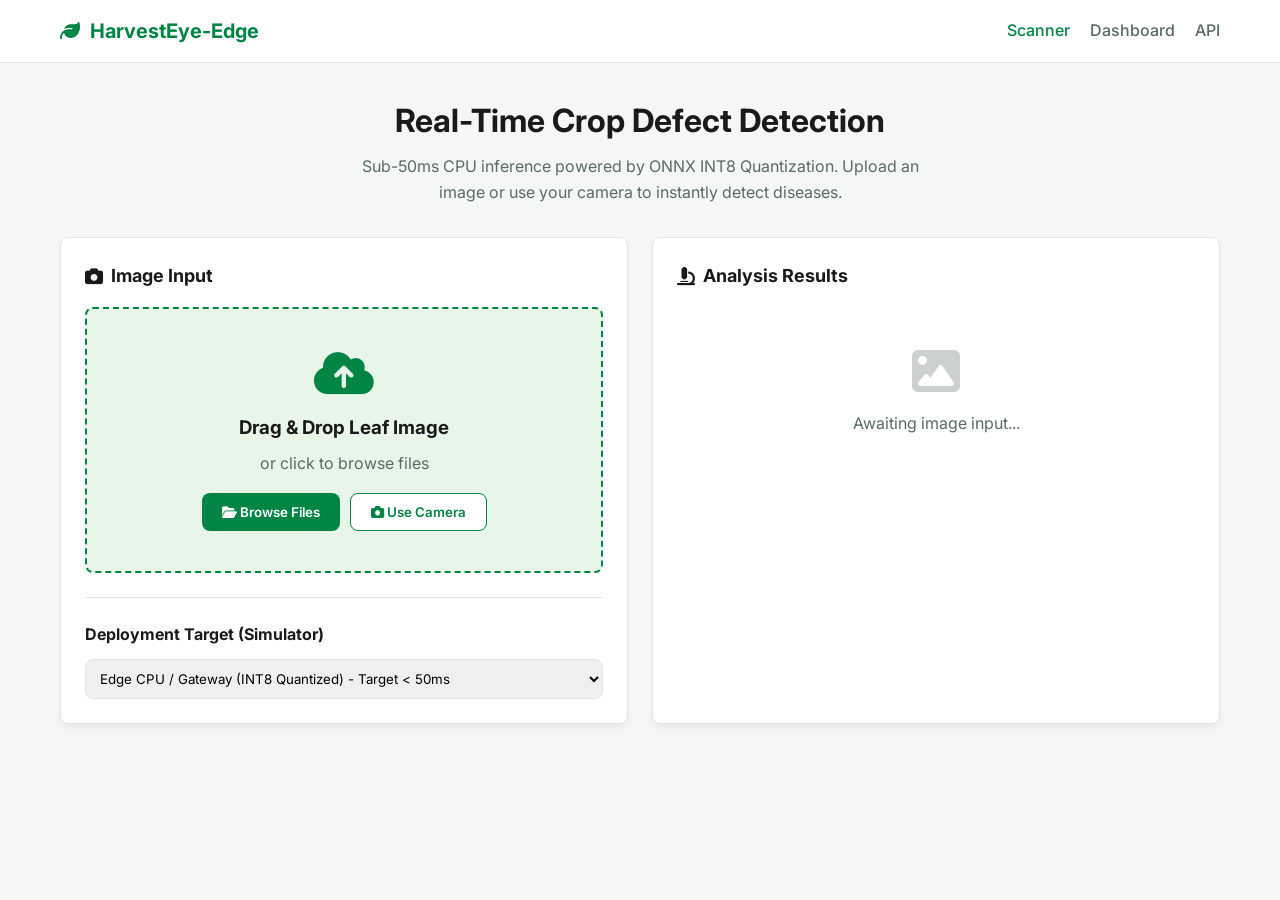
==== frontend/index.html @ 3c3a0a39 "feat(ui): create main scanning interface layout" ====
<!DOCTYPE html>
<html lang="en">
<head>
    <meta charset="UTF-8">
    <meta name="viewport" content="width=device-width, initial-scale=1.0">
    <title>HarvestEye-Edge | AI Crop Diagnostics</title>
    <link rel="preconnect" href="https://fonts.googleapis.com">
    <link rel="preconnect" href="https://fonts.gstatic.com" crossorigin>
    <link href="https://fonts.googleapis.com/css2?family=Inter:wght@400;500;600;700&family=JetBrains+Mono:wght@400;700&display=swap" rel="stylesheet">
    <link rel="stylesheet" href="css/style.css">
    <!-- FontAwesome for icons -->
    <link rel="stylesheet" href="https://cdnjs.cloudflare.com/ajax/libs/font-awesome/6.4.0/css/all.min.css">
</head>
<body>
    <nav class="navbar">
        <div class="container nav-content">
            <a href="index.html" class="logo">
                <i class="fa-solid fa-leaf"></i> HarvestEye-Edge
            </a>
            <div class="nav-links">
                <a href="index.html" class="active">Scanner</a>
                <a href="dashboard.html">Dashboard</a>
                <a href="api-docs.html">API</a>
            </div>
        </div>
    </nav>

    <div class="container">
        <header style="margin-top: 32px; text-align: center;">
            <h1>Real-Time Crop Defect Detection</h1>
            <p style="color: var(--text-secondary); max-width: 600px; margin: 8px auto;">
                Sub-50ms CPU inference powered by ONNX INT8 Quantization. 
                Upload an image or use your camera to instantly detect diseases.
            </p>
        </header>

        <div class="dashboard-grid">
            <!-- Left Column: Upload -->
            <div class="card">
                <h2 class="card-title"><i class="fa-solid fa-camera"></i> Image Input</h2>
                
                <div id="uploadZone" class="upload-zone">
                    <i class="fa-solid fa-cloud-arrow-up upload-icon"></i>
                    <h3>Drag & Drop Leaf Image</h3>
                    <p style="color: var(--text-secondary); margin: 8px 0 16px;">or click to browse files</p>
                    <div style="display: flex; gap: 10px; justify-content: center;">
                        <button class="btn" onclick="document.getElementById('fileInput').click()">
                            <i class="fa-solid fa-folder-open"></i> Browse Files
                        </button>
                        <button class="btn btn-secondary" onclick="document.getElementById('cameraInput').click()">
                            <i class="fa-solid fa-camera"></i> Use Camera
                        </button>
                    </div>
                    
                    <input type="file" id="fileInput" accept="image/*" class="hidden">
                    <input type="file" id="cameraInput" accept="image/*" capture="environment" class="hidden">
                </div>

                <!-- Edge Simulator Panel -->
                <div style="margin-top: 24px; padding-top: 24px; border-top: 1px solid var(--border);">
                    <h3 style="font-size: 1rem; margin-bottom: 12px;">Deployment Target (Simulator)</h3>
                    <select id="simulatorTarget" style="width: 100%; padding: 10px; border-radius: var(--radius); border: 1px solid var(--border); font-family: inherit;">
                        <option value="edge_cpu">Edge CPU / Gateway (INT8 Quantized) - Target < 50ms</option>
                        <option value="cloud_gpu">Cloud Server (FP32) - Include network latency</option>
                        <option value="rpi">Raspberry Pi 4 - Constrained Environment</option>
                    </select>
                </div>
            </div>

            <!-- Right Column: Results -->
            <div class="card">
                <h2 class="card-title"><i class="fa-solid fa-microscope"></i> Analysis Results</h2>
                
                <div id="loadingState" class="hidden" style="text-align: center; padding: 40px 0;">
                    <div class="loading-spinner"></div>
                    <p style="color: var(--text-secondary); font-weight: 500;">Running INT8 inference on Edge Node...</p>
                </div>

                <div id="emptyState" style="text-align: center; padding: 40px 0; color: var(--text-secondary);">
                    <i class="fa-solid fa-image" style="font-size: 48px; opacity: 0.3; margin-bottom: 16px;"></i>
                    <p>Awaiting image input...</p>
                </div>

                <div id="resultsState" class="hidden">
                    <div class="result-header">
                        <div>
                            <div class="disease-name" id="diseaseName">Tomato Early Blight</div>
                            <div style="color: var(--text-secondary); font-size: 0.875rem;" id="timestamp">Just now</div>
                        </div>
                        <div class="confidence-badge" id="confidenceBadge">98.5% Confidence</div>
                    </div>

                    <!-- Heatmap Overlay -->
                    <div class="image-container">
                        <img id="previewImage" src="" alt="Analyzed Leaf">
                        <canvas id="heatmapCanvas"></canvas>
                    </div>

                    <!-- Latency Flame Chart -->
                    <div class="flame-chart">
                        <div style="display: flex; justify-content: space-between; margin-bottom: 8px;">
                            <span style="font-weight: 600; font-size: 0.875rem;">Inference Latency Breakdown</span>
                            <span class="mono" id="totalLatency" style="font-weight: 700; color: var(--primary);">42.5 ms</span>
                        </div>
                        
                        <div class="flame-bar-container" id="flameContainer">
                            <div class="flame-segment flame-prep" id="barPrep" style="width: 10%" title="Preprocessing"></div>
                            <div class="flame-segment flame-inf" id="barInf" style="width: 80%" title="ONNX Inference"></div>
                            <div class="flame-segment flame-post" id="barPost" style="width: 10%" title="Postprocessing"></div>
                        </div>
                        
                        <div class="latency-legend">
                            <div class="legend-item"><div class="legend-color flame-prep"></div> Prep (<span id="lblPrep">3.2</span>ms)</div>
                            <div class="legend-item"><div class="legend-color flame-inf"></div> ONNX INT8 (<span id="lblInf">38.1</span>ms)</div>
                            <div class="legend-item"><div class="legend-color flame-post"></div> Post (<span id="lblPost">1.2</span>ms)</div>
                        </div>
                    </div>
                </div>
            </div>
        </div>
    </div>

    <!-- Scripts -->
    <script src="js/app.js"></script>
    <script src="js/upload.js"></script>
    <script src="js/heatmap.js"></script>
    <script src="js/flamechart.js"></script>
    <script src="js/simulator.js"></script>
</body>
</html>
---- frontend/css/style.css ----
:root {
    /* Cargill-inspired Color Palette */
    --primary: #008544;
    --primary-dark: #006B36;
    --primary-light: #E8F5E9;
    --surface: #FFFFFF;
    --surface-dark: #0A1F14;
    --text-primary: #1A1A1A;
    --text-secondary: #5A6B63;
    --accent-gold: #D4A843;
    --danger: #DC3545;
    --warning: #F59E0B;
    --bg-main: #F4F7F6;
    --border: #E0E7E3;
    
    --shadow-sm: 0 1px 3px rgba(0,0,0,0.1);
    --shadow-md: 0 4px 6px rgba(0,0,0,0.05);
    --shadow-lg: 0 10px 15px rgba(0,0,0,0.05);
    
    --radius: 8px;
    --transition: all 0.2s ease-in-out;
}

* {
    margin: 0;
    padding: 0;
    box-sizing: border-box;
    font-family: 'Inter', -apple-system, BlinkMacSystemFont, sans-serif;
}

body {
    background-color: var(--bg-main);
    color: var(--text-primary);
    line-height: 1.6;
}

/* Typography */
h1, h2, h3, h4 {
    font-weight: 700;
    color: var(--text-primary);
}

.mono {
    font-family: 'JetBrains Mono', monospace;
}

/* Layout */
.container {
    max-width: 1200px;
    margin: 0 auto;
    padding: 0 20px;
}

.navbar {
    background-color: var(--surface);
    border-bottom: 1px solid var(--border);
    padding: 15px 0;
    position: sticky;
    top: 0;
    z-index: 100;
}

.nav-content {
    display: flex;
    justify-content: space-between;
    align-items: center;
}

.logo {
    display: flex;
    align-items: center;
    gap: 10px;
    font-size: 1.25rem;
    font-weight: 700;
    color: var(--primary);
    text-decoration: none;
}

.nav-links {
    display: flex;
    gap: 20px;
}

.nav-links a {
    text-decoration: none;
    color: var(--text-secondary);
    font-weight: 500;
    transition: var(--transition);
}

.nav-links a:hover, .nav-links a.active {
    color: var(--primary);
}

/* Main UI Grid */
.dashboard-grid {
    display: grid;
    grid-template-columns: 1fr 1fr;
    gap: 24px;
    margin-top: 32px;
    margin-bottom: 32px;
}

@media (max-width: 768px) {
    .dashboard-grid {
        grid-template-columns: 1fr;
    }
}

.card {
    background: var(--surface);
    border-radius: var(--radius);
    padding: 24px;
    box-shadow: var(--shadow-md);
    border: 1px solid var(--border);
}

.card-title {
    font-size: 1.125rem;
    margin-bottom: 16px;
    display: flex;
    align-items: center;
    gap: 8px;
}

/* Upload Zone */
.upload-zone {
    border: 2px dashed var(--primary);
    border-radius: var(--radius);
    padding: 40px 20px;
    text-align: center;
    cursor: pointer;
    background-color: var(--primary-light);
    transition: var(--transition);
    position: relative;
    overflow: hidden;
}

.upload-zone:hover, .upload-zone.dragover {
    background-color: #D1E7D5;
}

.upload-icon {
    font-size: 48px;
    color: var(--primary);
    margin-bottom: 16px;
}

.btn {
    display: inline-block;
    background-color: var(--primary);
    color: white;
    padding: 10px 20px;
    border-radius: var(--radius);
    text-decoration: none;
    font-weight: 600;
    border: none;
    cursor: pointer;
    transition: var(--transition);
}

.btn:hover {
    background-color: var(--primary-dark);
}

.btn-secondary {
    background-color: white;
    color: var(--primary);
    border: 1px solid var(--primary);
}

.btn-secondary:hover {
    background-color: var(--primary-light);
}

/* Results Section */
.result-header {
    display: flex;
    justify-content: space-between;
    align-items: center;
    margin-bottom: 16px;
    padding-bottom: 16px;
    border-bottom: 1px solid var(--border);
}

.disease-name {
    font-size: 1.5rem;
    font-weight: 700;
}

.confidence-badge {
    background-color: var(--primary-light);
    color: var(--primary-dark);
    padding: 4px 12px;
    border-radius: 20px;
    font-weight: 600;
    font-size: 0.875rem;
}

/* Heatmap Container */
.image-container {
    position: relative;
    width: 100%;
    border-radius: var(--radius);
    overflow: hidden;
    background-color: #f0f0f0;
    aspect-ratio: 4/3;
    display: flex;
    align-items: center;
    justify-content: center;
}

.image-container img {
    max-width: 100%;
    max-height: 100%;
    object-fit: contain;
}

#heatmapCanvas {
    position: absolute;
    top: 0;
    left: 0;
    width: 100%;
    height: 100%;
    pointer-events: none;
    opacity: 0.6;
}

/* Flame Chart */
.flame-chart {
    margin-top: 16px;
}

.flame-bar-container {
    height: 24px;
    background-color: var(--border);
    border-radius: 4px;
    display: flex;
    overflow: hidden;
    margin-bottom: 8px;
}

.flame-segment {
    height: 100%;
    display: flex;
    align-items: center;
    justify-content: center;
    color: white;
    font-size: 0.75rem;
    font-weight: 600;
    transition: width 0.5s ease-out;
}

.flame-prep { background-color: var(--warning); }
.flame-inf { background-color: var(--primary); }
.flame-post { background-color: var(--accent-gold); }

.latency-legend {
    display: flex;
    gap: 16px;
    font-size: 0.875rem;
    color: var(--text-secondary);
}

.legend-item {
    display: flex;
    align-items: center;
    gap: 4px;
}

.legend-color {
    width: 12px;
    height: 12px;
    border-radius: 2px;
}

/* Utilities */
.hidden { display: none !important; }
.loading-spinner {
    border: 4px solid var(--border);
    border-top: 4px solid var(--primary);
    border-radius: 50%;
    width: 40px;
    height: 40px;
    animation: spin 1s linear infinite;
    margin: 20px auto;
}

@keyframes spin {
    0% { transform: rotate(0deg); }
    100% { transform: rotate(360deg); }
}
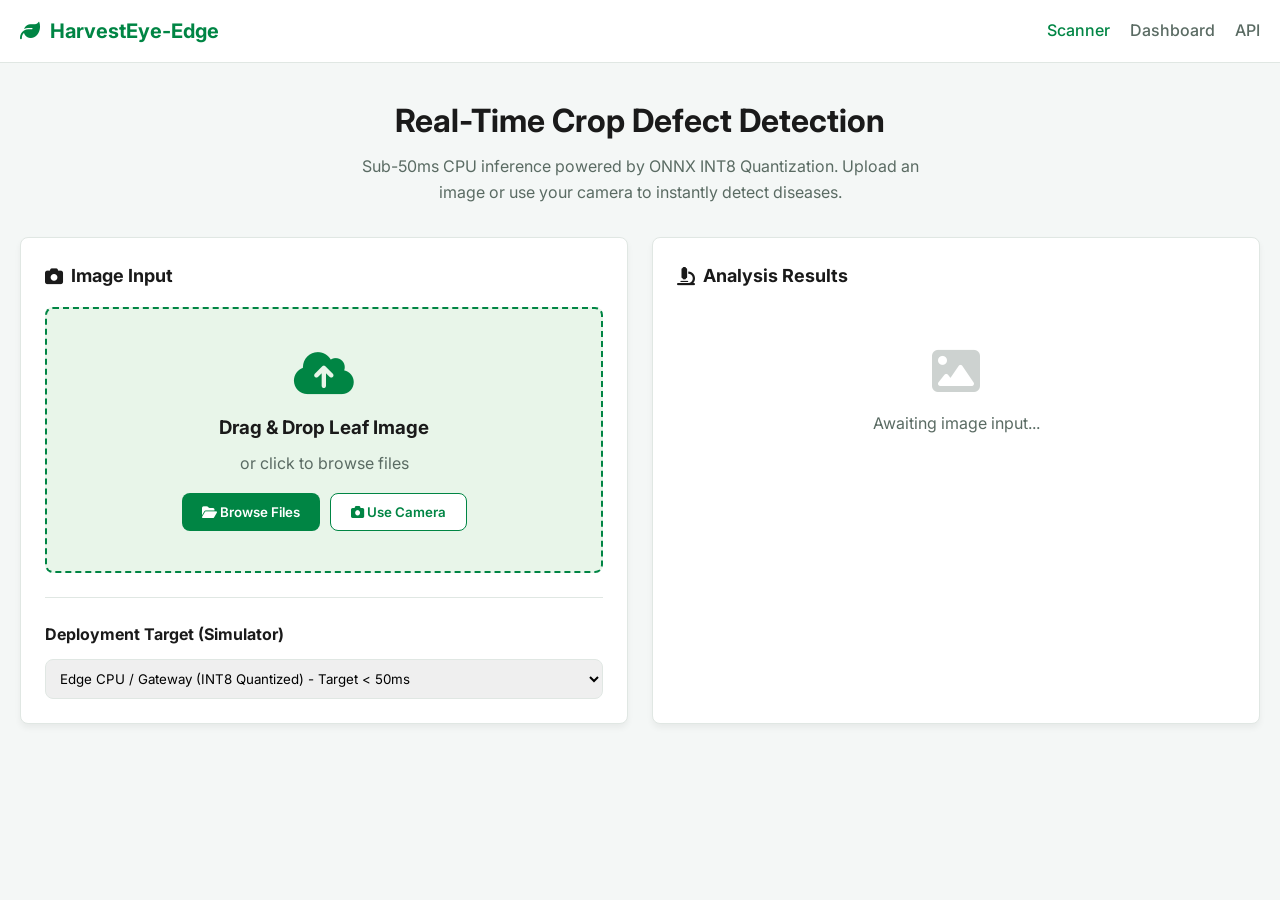
==== commit 9037585c: "feat(ui): add immersive 3D tilt, scanner animation, and responsive layout" ====
--- a/frontend/index.html
+++ b/frontend/index.html
@@ -36,7 +36,7 @@
 
         <div class="dashboard-grid">
             <!-- Left Column: Upload -->
-            <div class="card">
+            <div class="card" data-tilt data-tilt-max="2" data-tilt-speed="400" data-tilt-glare="true" data-tilt-max-glare="0.1">
                 <h2 class="card-title"><i class="fa-solid fa-camera"></i> Image Input</h2>
                 
                 <div id="uploadZone" class="upload-zone">
@@ -68,17 +68,26 @@
             </div>
 
             <!-- Right Column: Results -->
-            <div class="card">
+            <div class="card" data-tilt data-tilt-max="2" data-tilt-speed="400" data-tilt-glare="true" data-tilt-max-glare="0.1">
                 <h2 class="card-title"><i class="fa-solid fa-microscope"></i> Analysis Results</h2>
                 
-                <div id="loadingState" class="hidden" style="text-align: center; padding: 40px 0;">
-                    <div class="loading-spinner"></div>
-                    <p style="color: var(--text-secondary); font-weight: 500;">Running INT8 inference on Edge Node...</p>
-                </div>
-
                 <div id="emptyState" style="text-align: center; padding: 40px 0; color: var(--text-secondary);">
                     <i class="fa-solid fa-image" style="font-size: 48px; opacity: 0.3; margin-bottom: 16px;"></i>
                     <p>Awaiting image input...</p>
+                </div>
+
+                <!-- Display Image and Scanner immediately upon upload -->
+                <div id="imageDisplayState" class="hidden" style="margin-bottom: 20px;">
+                    <div class="image-container" id="mainImageContainer">
+                        <img id="previewImage" src="" alt="Analyzed Leaf">
+                        <canvas id="heatmapCanvas"></canvas>
+                        <div id="scannerLine" class="scanner-line hidden"></div>
+                    </div>
+                </div>
+
+                <div id="loadingState" class="hidden" style="text-align: center; padding: 10px 0;">
+                    <div class="loading-spinner"></div>
+                    <p style="color: var(--text-secondary); font-weight: 500; margin-top: 10px;" id="loadingText">Running INT8 inference on Edge Node...</p>
                 </div>
 
                 <div id="resultsState" class="hidden">
@@ -88,12 +97,6 @@
                             <div style="color: var(--text-secondary); font-size: 0.875rem;" id="timestamp">Just now</div>
                         </div>
                         <div class="confidence-badge" id="confidenceBadge">98.5% Confidence</div>
-                    </div>
-
-                    <!-- Heatmap Overlay -->
-                    <div class="image-container">
-                        <img id="previewImage" src="" alt="Analyzed Leaf">
-                        <canvas id="heatmapCanvas"></canvas>
                     </div>
 
                     <!-- Latency Flame Chart -->
@@ -121,6 +124,7 @@
     </div>
 
     <!-- Scripts -->
+    <script src="https://cdnjs.cloudflare.com/ajax/libs/vanilla-tilt/1.8.0/vanilla-tilt.min.js"></script>
     <script src="js/app.js"></script>
     <script src="js/upload.js"></script>
     <script src="js/heatmap.js"></script>
--- a/frontend/css/style.css
+++ b/frontend/css/style.css
@@ -46,7 +46,7 @@
 
 /* Layout */
 .container {
-    max-width: 1200px;
+    max-width: 1600px;
     margin: 0 auto;
     padding: 0 20px;
 }
@@ -290,3 +290,49 @@
     0% { transform: rotate(0deg); }
     100% { transform: rotate(360deg); }
 }
+
+/* Immersive UI Animations */
+
+.scanner-line {
+    position: absolute;
+    top: 0;
+    left: 0;
+    width: 100%;
+    height: 4px;
+    background: #00FF00;
+    box-shadow: 0 0 15px 5px rgba(0, 255, 0, 0.5);
+    z-index: 10;
+    animation: scan 2s linear infinite;
+}
+
+.scanner-line::after {
+    content: "";
+    position: absolute;
+    top: -100px;
+    left: 0;
+    width: 100%;
+    height: 100px;
+    background: linear-gradient(to bottom, rgba(0, 255, 0, 0) 0%, rgba(0, 255, 0, 0.2) 100%);
+    pointer-events: none;
+}
+
+@keyframes scan {
+    0% { top: 0; }
+    50% { top: 100%; }
+    100% { top: 0; }
+}
+
+.heatmap-reveal {
+    animation: pulseFade 1.5s ease-out forwards;
+}
+
+@keyframes pulseFade {
+    0% { opacity: 0; transform: scale(1.02); filter: brightness(1.5); }
+    50% { opacity: 0.8; transform: scale(1); filter: brightness(1.2); }
+    100% { opacity: 0.6; transform: scale(1); filter: brightness(1); }
+}
+
+.card {
+    transform-style: preserve-3d;
+}
+
